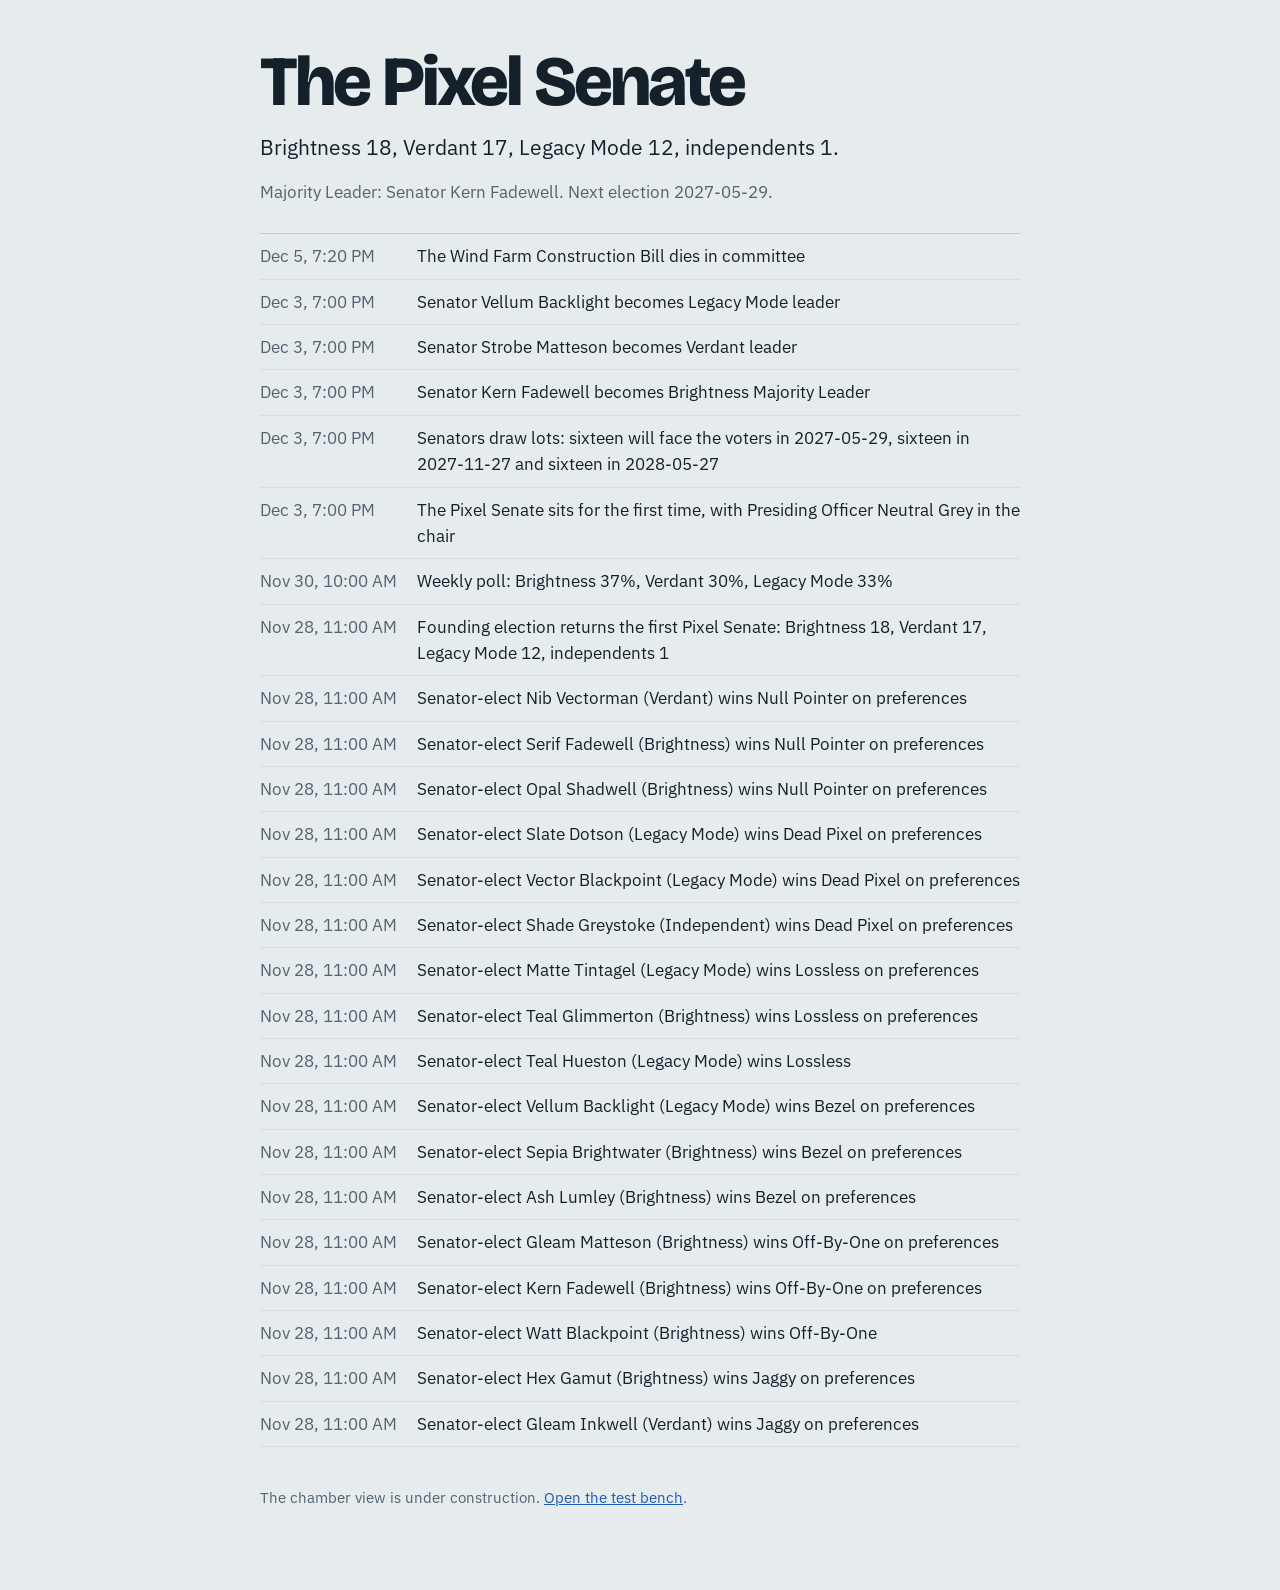
==== index.html @ 5b1b5f88 "Add files via upload" ====
<!doctype html>
<html lang="en">
<head>
<meta charset="utf-8">
<meta name="viewport" content="width=device-width, initial-scale=1">
<title>The Pixel Senate</title>
<link rel="preconnect" href="https://fonts.googleapis.com">
<link rel="preconnect" href="https://fonts.gstatic.com" crossorigin>
<link href="https://fonts.googleapis.com/css2?family=Bricolage+Grotesque:opsz,wght@12..96,800&family=IBM+Plex+Sans:wght@400;500;600&display=swap" rel="stylesheet">
<style>
  :root { --bg: #E6ECEE; --ink: #14212A; --muted: #536370; --line: #C3CED3; --line-soft: #D6DEE2; --link: #1C5AB3;
    --display: "Bricolage Grotesque", "Arial Narrow", system-ui, sans-serif; --body: "IBM Plex Sans", system-ui, sans-serif; color-scheme: light; }
  @media (prefers-color-scheme: dark) { :root { --bg: #10181D; --ink: #E1E9EC; --muted: #93A4AE; --line: #2C3A42; --line-soft: #202C33; --link: #82B6FF; color-scheme: dark; } }
  body { margin: 0; background: var(--bg); color: var(--ink); font: 400 1.0625rem/1.55 var(--body); font-variant-numeric: tabular-nums; }
  main { max-width: 760px; margin: 0 auto; padding: 48px 24px 80px; }
  h1 { font: 800 clamp(2.6rem, 7vw, 4.4rem)/0.98 var(--display); letter-spacing: -0.04em; margin: 0 0 16px; }
  .status { font-size: 1.3rem; line-height: 1.4; margin: 0 0 8px; }
  .muted { color: var(--muted); }
  a { color: var(--link); }
  ul { list-style: none; padding: 0; margin: 28px 0 0; border-top: 1px solid var(--line); }
  li { display: grid; grid-template-columns: 8.5em 1fr; gap: 12px; padding: 9px 0; border-bottom: 1px solid var(--line-soft); }
  time { color: var(--muted); }
  footer { margin-top: 40px; color: var(--muted); font-size: 0.92rem; }
</style>
</head>
<body>
<main>
  <h1>The Pixel Senate</h1>
  <p class="status" id="status">Loading the chamber…</p>
  <p class="muted" id="sub"></p>
  <ul id="feed"></ul>
  <footer>The chamber view is under construction. <a href="test.html">Open the test bench</a>.</footer>
</main>
<script src="universe.js"></script>
<script>
(function () {
  const S = PixelUniverse.senate;
  const esc = (s) => String(s).replace(/[&<>"]/g, (c) => ({ '&': '&amp;', '<': '&lt;', '>': '&gt;', '"': '&quot;' }[c]));
  const local = (ms) => new Date(ms).toLocaleString(undefined, { day: 'numeric', month: 'short', hour: 'numeric', minute: '2-digit' });
  function render() {
    const now = Date.now();
    const st = S.stateAt(now);
    if (!st.started) {
      const days = Math.ceil((Date.UTC(2026, 10, 28, 11) - now) / 86400000);
      document.getElementById('status').textContent = 'The founding election is in ' + days + ' day' + (days === 1 ? '' : 's') + '.';
      document.getElementById('sub').textContent = 'Results are declared at 11:00 UTC on 28 November 2026. The Senate first sits on 3 December.';
      return;
    }
    const c = st.composition;
    document.getElementById('status').textContent = 'Brightness ' + c.B + ', Verdant ' + c.V + ', Legacy Mode ' + c.L + (c.I ? ', independents ' + c.I : '') + '.';
    document.getElementById('sub').textContent = st.majorityLeader
      ? 'Majority Leader: Senator ' + st.majorityLeader.name + '. Next election ' + st.nextElection + '.'
      : 'The Senate first sits on ' + st.firstSitting + '.';
    const ev = S.eventsBetween(now - 14 * 86400000, now).filter((e) => e.importance >= 2).reverse().slice(0, 25);
    document.getElementById('feed').innerHTML = ev.map((e) => '<li><time>' + local(e.ms) + '</time><span>' + esc(e.headline) + '</span></li>').join('');
  }
  render();
  setInterval(render, 60000);
})();
</script>
</body>
</html>
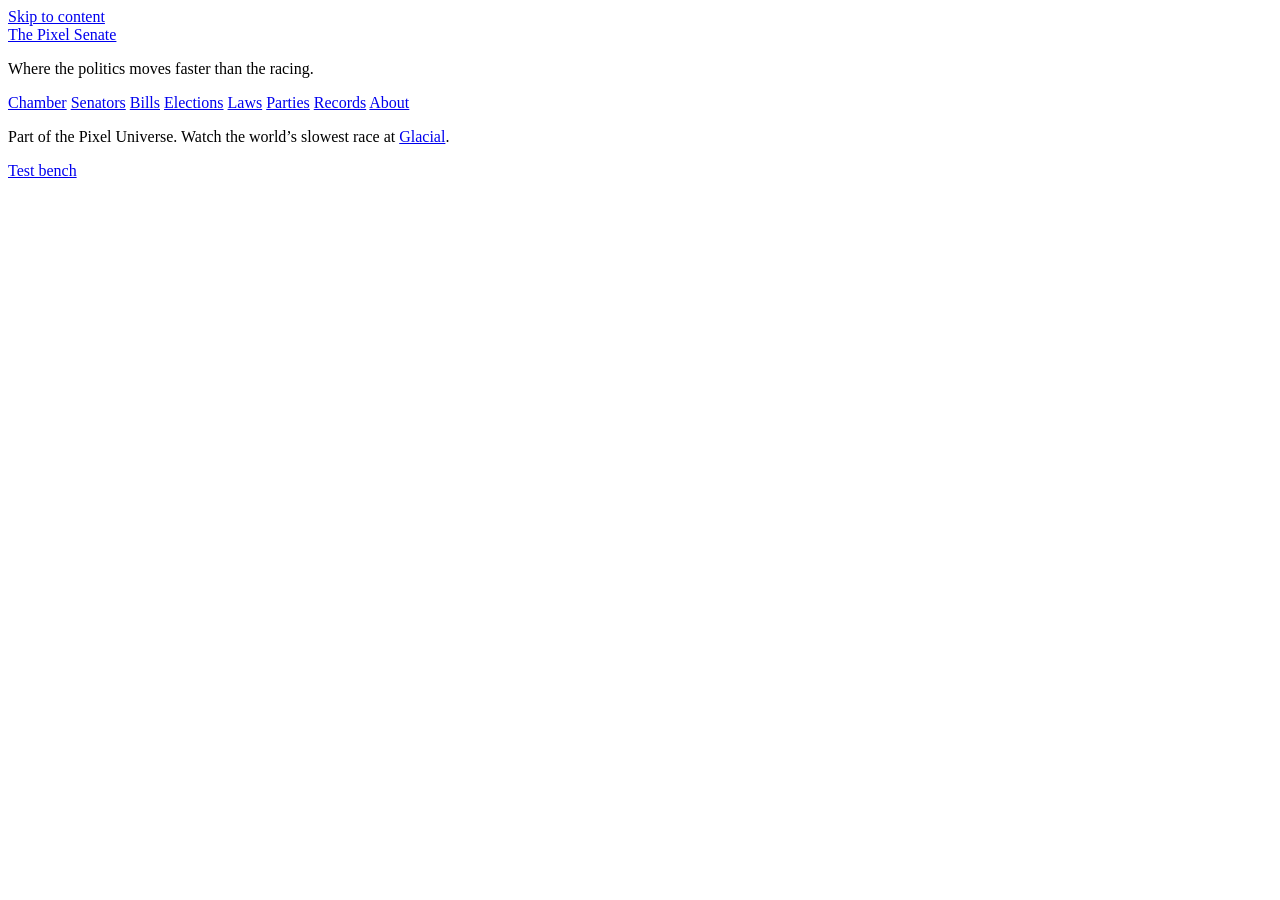
==== commit b7dc4842: "Add files via upload" ====
--- a/index.html
+++ b/index.html
@@ -2,61 +2,46 @@
 <html lang="en">
 <head>
 <meta charset="utf-8">
-<meta name="viewport" content="width=device-width, initial-scale=1">
+<meta name="viewport" content="width=device-width, initial-scale=1, viewport-fit=cover">
 <title>The Pixel Senate</title>
+<meta name="description" content="Forty-eight pixels debate, vote, filibuster and hold elections forever. The fastest politics in the Pixel Universe.">
 <link rel="preconnect" href="https://fonts.googleapis.com">
 <link rel="preconnect" href="https://fonts.gstatic.com" crossorigin>
-<link href="https://fonts.googleapis.com/css2?family=Bricolage+Grotesque:opsz,wght@12..96,800&family=IBM+Plex+Sans:wght@400;500;600&display=swap" rel="stylesheet">
-<style>
-  :root { --bg: #E6ECEE; --ink: #14212A; --muted: #536370; --line: #C3CED3; --line-soft: #D6DEE2; --link: #1C5AB3;
-    --display: "Bricolage Grotesque", "Arial Narrow", system-ui, sans-serif; --body: "IBM Plex Sans", system-ui, sans-serif; color-scheme: light; }
-  @media (prefers-color-scheme: dark) { :root { --bg: #10181D; --ink: #E1E9EC; --muted: #93A4AE; --line: #2C3A42; --line-soft: #202C33; --link: #82B6FF; color-scheme: dark; } }
-  body { margin: 0; background: var(--bg); color: var(--ink); font: 400 1.0625rem/1.55 var(--body); font-variant-numeric: tabular-nums; }
-  main { max-width: 760px; margin: 0 auto; padding: 48px 24px 80px; }
-  h1 { font: 800 clamp(2.6rem, 7vw, 4.4rem)/0.98 var(--display); letter-spacing: -0.04em; margin: 0 0 16px; }
-  .status { font-size: 1.3rem; line-height: 1.4; margin: 0 0 8px; }
-  .muted { color: var(--muted); }
-  a { color: var(--link); }
-  ul { list-style: none; padding: 0; margin: 28px 0 0; border-top: 1px solid var(--line); }
-  li { display: grid; grid-template-columns: 8.5em 1fr; gap: 12px; padding: 9px 0; border-bottom: 1px solid var(--line-soft); }
-  time { color: var(--muted); }
-  footer { margin-top: 40px; color: var(--muted); font-size: 0.92rem; }
-</style>
+<link href="https://fonts.googleapis.com/css2?family=Bricolage+Grotesque:opsz,wght@12..96,700;12..96,800&family=IBM+Plex+Sans:wght@400;500;600&display=swap" rel="stylesheet">
+<link rel="stylesheet" href="css/senate.css">
 </head>
 <body>
-<main>
-  <h1>The Pixel Senate</h1>
-  <p class="status" id="status">Loading the chamber…</p>
-  <p class="muted" id="sub"></p>
-  <ul id="feed"></ul>
-  <footer>The chamber view is under construction. <a href="test.html">Open the test bench</a>.</footer>
-</main>
+<a class="skip" href="#main">Skip to content</a>
+<header class="top">
+  <div class="top-inner">
+    <a class="brand" href="#/"><span class="brand-name">The Pixel Senate</span><span class="brand-track"><span class="brand-pixel"></span></span></a>
+    <p class="brand-tag">Where the politics moves faster than the racing.</p>
+    <nav class="nav" aria-label="Sections">
+      <a href="#/" data-view="chamber"><span class="live-dot off" id="livedot"></span>Chamber</a>
+      <a href="#/senators" data-view="senators">Senators</a>
+      <a href="#/bills" data-view="bills">Bills</a>
+      <a href="#/elections" data-view="elections">Elections</a>
+      <a href="#/laws" data-view="laws">Laws</a>
+      <a href="#/parties" data-view="parties">Parties</a>
+      <a href="#/records" data-view="records">Records</a>
+      <a href="#/about" data-view="about">About</a>
+    </nav>
+  </div>
+</header>
+<p class="banner" id="travel" hidden style="max-width:var(--wrap);margin:12px auto 0"></p>
+<main id="main" tabindex="-1"></main>
+<footer class="foot">
+  <p>Part of the Pixel Universe. Watch the world&rsquo;s slowest race at <a href="https://dvexperiments.github.io/Glacial/">Glacial</a>.</p>
+  <p><a href="test.html">Test bench</a></p>
+</footer>
+<noscript><p style="max-width:1160px;margin:0 auto;padding:0 24px">The Senate is computed in your browser, so it needs JavaScript.</p></noscript>
+<script src="https://dvexperiments.github.io/Glacial/js/pixels.js"></script>
+<script src="https://dvexperiments.github.io/Glacial/js/sim.js"></script>
+<script src="https://dvexperiments.github.io/Glacial/js/league.js"></script>
 <script src="universe.js"></script>
-<script>
-(function () {
-  const S = PixelUniverse.senate;
-  const esc = (s) => String(s).replace(/[&<>"]/g, (c) => ({ '&': '&amp;', '<': '&lt;', '>': '&gt;', '"': '&quot;' }[c]));
-  const local = (ms) => new Date(ms).toLocaleString(undefined, { day: 'numeric', month: 'short', hour: 'numeric', minute: '2-digit' });
-  function render() {
-    const now = Date.now();
-    const st = S.stateAt(now);
-    if (!st.started) {
-      const days = Math.ceil((Date.UTC(2026, 10, 28, 11) - now) / 86400000);
-      document.getElementById('status').textContent = 'The founding election is in ' + days + ' day' + (days === 1 ? '' : 's') + '.';
-      document.getElementById('sub').textContent = 'Results are declared at 11:00 UTC on 28 November 2026. The Senate first sits on 3 December.';
-      return;
-    }
-    const c = st.composition;
-    document.getElementById('status').textContent = 'Brightness ' + c.B + ', Verdant ' + c.V + ', Legacy Mode ' + c.L + (c.I ? ', independents ' + c.I : '') + '.';
-    document.getElementById('sub').textContent = st.majorityLeader
-      ? 'Majority Leader: Senator ' + st.majorityLeader.name + '. Next election ' + st.nextElection + '.'
-      : 'The Senate first sits on ' + st.firstSitting + '.';
-    const ev = S.eventsBetween(now - 14 * 86400000, now).filter((e) => e.importance >= 2).reverse().slice(0, 25);
-    document.getElementById('feed').innerHTML = ev.map((e) => '<li><time>' + local(e.ms) + '</time><span>' + esc(e.headline) + '</span></li>').join('');
-  }
-  render();
-  setInterval(render, 60000);
-})();
-</script>
+<script src="js/model.js"></script>
+<script src="js/floor.js"></script>
+<script src="js/views.js"></script>
+<script src="js/app.js"></script>
 </body>
 </html>
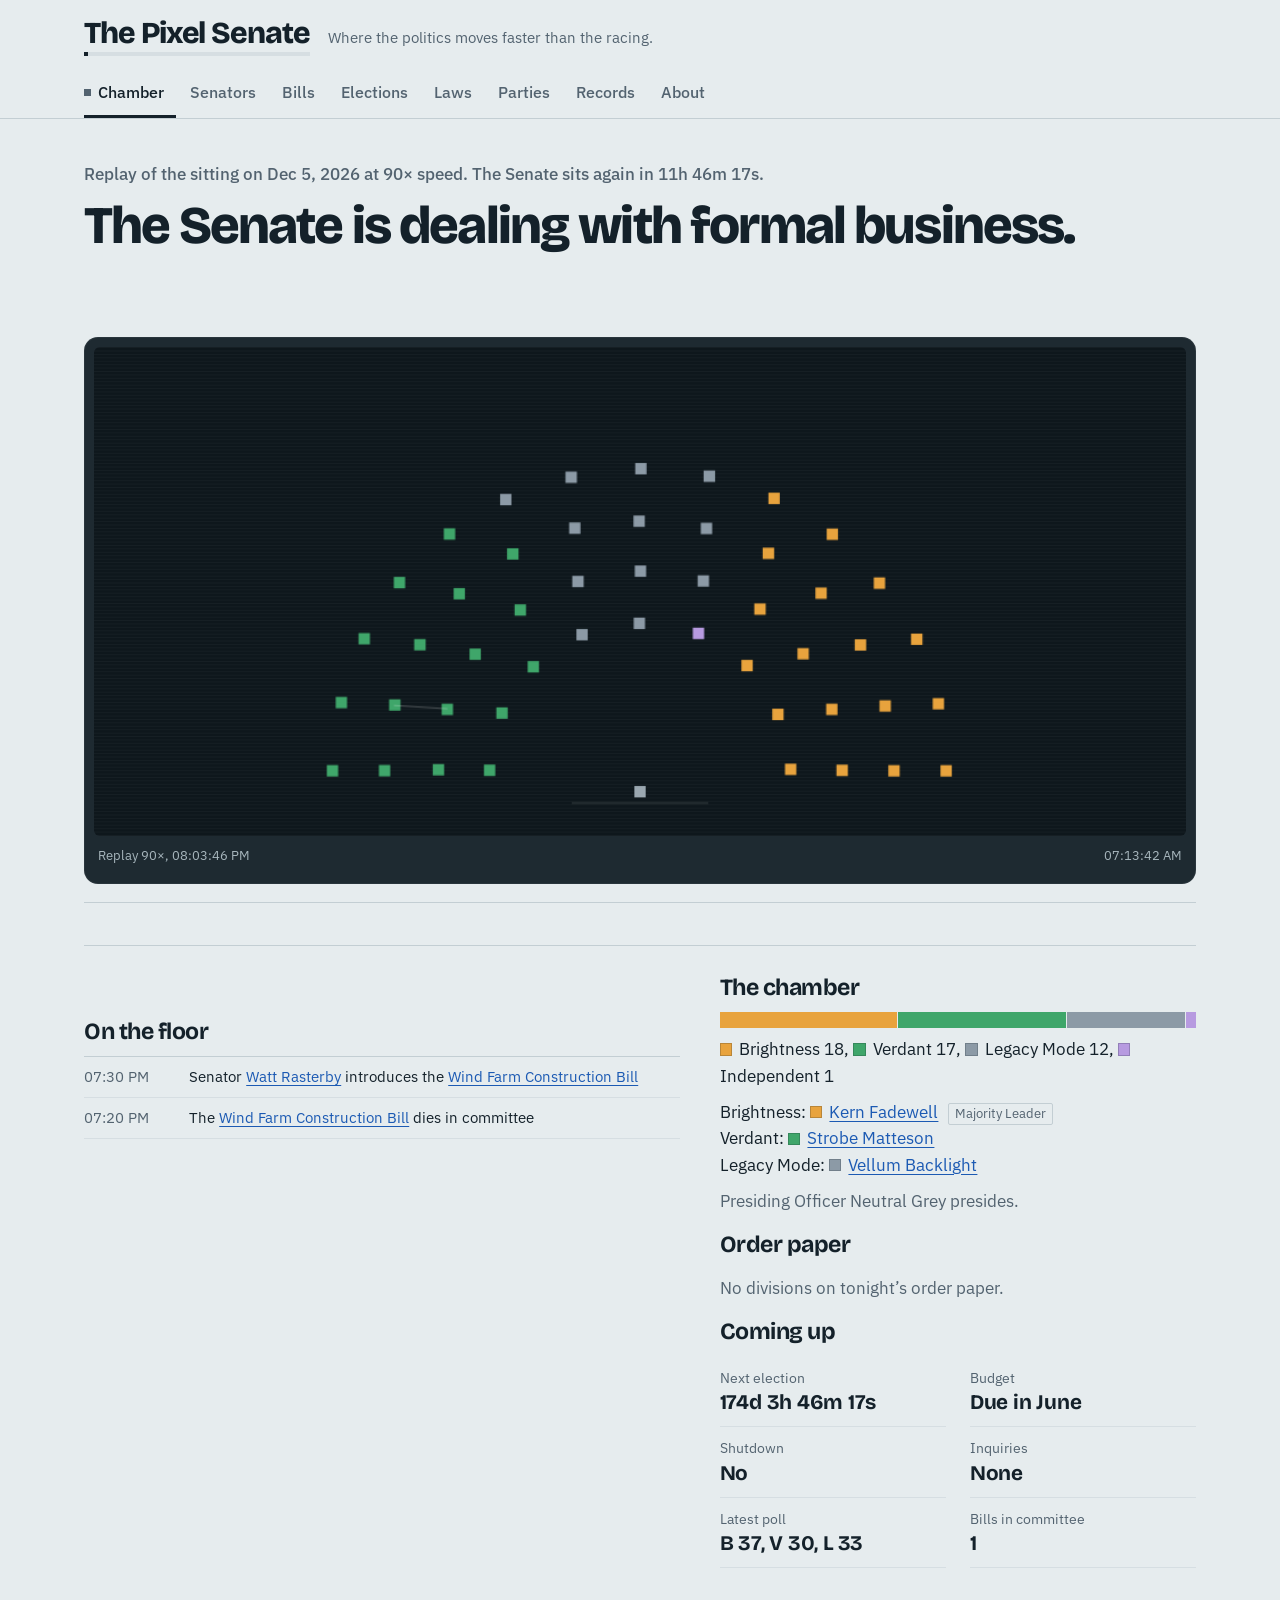
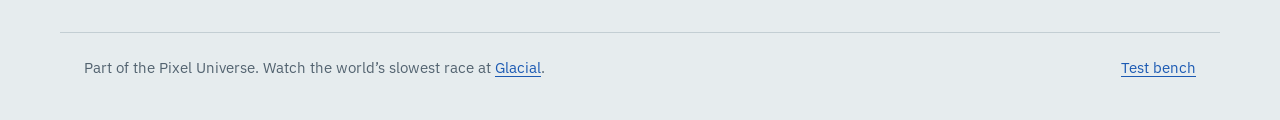
==== commit 7ff09008: "Add files via upload" ====
--- a/index.html
+++ b/index.html
@@ -8,7 +8,8 @@
 <link rel="preconnect" href="https://fonts.googleapis.com">
 <link rel="preconnect" href="https://fonts.gstatic.com" crossorigin>
 <link href="https://fonts.googleapis.com/css2?family=Bricolage+Grotesque:opsz,wght@12..96,700;12..96,800&family=IBM+Plex+Sans:wght@400;500;600&display=swap" rel="stylesheet">
-<link rel="stylesheet" href="css/senate.css">
+<link rel="stylesheet" href="senate.css">
+<link rel="icon" href="data:image/svg+xml,%3Csvg xmlns=%22http://www.w3.org/2000/svg%22 viewBox=%220 0 16 16%22%3E%3Crect x=%225%22 y=%225%22 width=%226%22 height=%226%22 fill=%22%23E8A33D%22/%3E%3C/svg%3E">
 </head>
 <body>
 <a class="skip" href="#main">Skip to content</a>
@@ -39,9 +40,9 @@
 <script src="https://dvexperiments.github.io/Glacial/js/sim.js"></script>
 <script src="https://dvexperiments.github.io/Glacial/js/league.js"></script>
 <script src="universe.js"></script>
-<script src="js/model.js"></script>
-<script src="js/floor.js"></script>
-<script src="js/views.js"></script>
-<script src="js/app.js"></script>
+<script src="model.js"></script>
+<script src="floor.js"></script>
+<script src="views.js"></script>
+<script src="app.js"></script>
 </body>
 </html>
--- a/senate.css
+++ b/senate.css
@@ -0,0 +1,197 @@
+/* The Pixel Senate. Same frost paper and dark screen as Glacial; everything on the screen moves faster. */
+:root {
+  --bg: #E6ECEE;
+  --surface: #F3F6F7;
+  --ink: #14212A;
+  --muted: #536370;
+  --line: #C3CED3;
+  --line-soft: #D6DEE2;
+  --link: #1C5AB3;
+  --screen: #0E171C;
+  --bezel: #1E2A31;
+  --win: #14212A;
+  --focus: #1C5AB3;
+  --aye: #DDF5E6;
+  --no: #F7D8D9;
+  --display: "Bricolage Grotesque", "Arial Narrow", system-ui, sans-serif;
+  --body: "IBM Plex Sans", system-ui, -apple-system, "Segoe UI", sans-serif;
+  --wrap: 1160px;
+  color-scheme: light;
+  box-sizing: border-box;
+  padding-top: env(safe-area-inset-top, 0px);
+  padding-bottom: env(safe-area-inset-bottom, 0px);
+}
+@media (prefers-color-scheme: dark) {
+  :root {
+    --bg: #10181D; --surface: #162128; --ink: #E1E9EC; --muted: #93A4AE; --line: #2C3A42; --line-soft: #202C33;
+    --link: #82B6FF; --screen: #0A1115; --bezel: #24323A; --win: #E1E9EC; --focus: #82B6FF;
+    --aye: #173326; --no: #3A1C1F;
+    color-scheme: dark;
+  }
+}
+*, *::before, *::after { box-sizing: inherit; }
+html { scroll-padding-top: env(safe-area-inset-top, 0px); -webkit-text-size-adjust: 100%; }
+body { margin: 0; background: var(--bg); color: var(--ink); font: 400 1.0625rem/1.55 var(--body); font-variant-numeric: tabular-nums; }
+a { color: var(--link); text-underline-offset: 0.18em; text-decoration-thickness: 1px; }
+a:hover { text-decoration-thickness: 2px; }
+:focus-visible { outline: 2px solid var(--focus); outline-offset: 2px; border-radius: 2px; }
+img, svg, canvas { max-width: 100%; display: block; }
+small { font-size: 0.8em; color: var(--muted); }
+.skip { position: absolute; left: -999px; top: 8px; background: var(--ink); color: var(--bg); padding: 8px 12px; z-index: 20; }
+.skip:focus { left: 8px; }
+
+/* ---------- header ---------- */
+.top { border-bottom: 1px solid var(--line); }
+.top-inner { max-width: var(--wrap); margin: 0 auto; padding: 18px 24px 0; display: grid; grid-template-columns: auto 1fr; align-items: baseline; column-gap: 18px; }
+.brand { display: inline-flex; flex-direction: column; gap: 4px; color: var(--ink); text-decoration: none; }
+.brand-name { font: 800 1.9rem/1 var(--display); letter-spacing: -0.035em; }
+.brand-track { position: relative; width: 100%; height: 4px; background: var(--line-soft); order: 2; }
+/* Glacial's brand pixel takes 90 seconds to cross. This one takes 1.1. */
+.brand-pixel { position: absolute; left: 0; top: 0; width: 4px; height: 4px; background: var(--ink); animation: dash 1.1s steps(24, end) infinite alternate; }
+@keyframes dash { from { left: 0; } to { left: calc(100% - 4px); } }
+.brand-tag { margin: 0; color: var(--muted); font-size: 0.95rem; }
+.nav { grid-column: 1 / -1; display: flex; gap: 2px; margin-top: 14px; overflow-x: auto; scrollbar-width: none; }
+.nav::-webkit-scrollbar { display: none; }
+.nav a { padding: 10px 12px 11px; color: var(--muted); text-decoration: none; white-space: nowrap; border-bottom: 3px solid transparent; font-weight: 500; font-size: 0.97rem; display: inline-flex; align-items: center; gap: 7px; }
+.nav a:first-child { padding-left: 0; }
+.nav a:hover { color: var(--ink); }
+.nav a[aria-current="page"] { color: var(--ink); border-bottom-color: var(--ink); }
+.live-dot { width: 7px; height: 7px; background: #E5484D; animation: blink 0.5s steps(2, end) infinite; }
+.live-dot.off { background: var(--muted); animation: none; }
+@keyframes blink { 50% { opacity: 0.25; } }
+
+/* ---------- layout ---------- */
+main { max-width: var(--wrap); margin: 0 auto; padding: 8px 24px 64px; outline: none; }
+.page-head { padding: 34px 0 22px; max-width: 62rem; }
+.page-head h1, .profile-head h1 { font: 800 clamp(2.4rem, 6vw, 4.4rem)/0.98 var(--display); letter-spacing: -0.04em; margin: 0 0 14px; }
+h1.status { font: 800 clamp(1.9rem, 4.6vw, 3.3rem)/1.05 var(--display); letter-spacing: -0.035em; text-wrap: balance; margin: 0 0 12px; min-height: 2.1em; }
+h1.status a { color: inherit; text-decoration: none; }
+h1.status a:hover { text-decoration: underline; text-decoration-thickness: 3px; }
+.kicker { margin: 0 0 10px; color: var(--muted); font-weight: 500; }
+.lede { font-size: 1.15rem; line-height: 1.5; margin: 0; max-width: 44em; }
+h2 { font: 700 1.45rem/1.15 var(--display); letter-spacing: -0.02em; margin: 44px 0 12px; }
+.hint { color: var(--muted); margin: -4px 0 12px; font-size: 0.95rem; max-width: 52em; }
+.muted { color: var(--muted); }
+.strong { font-weight: 600; }
+.banner { margin: 16px 0 0; padding: 10px 14px; border-left: 4px solid var(--link); background: var(--surface); font-size: 0.95rem; }
+
+/* ---------- the screen ---------- */
+.screen { margin: 0; padding: 10px; background: var(--bezel); border-radius: 14px; box-shadow: inset 0 0 0 1px rgba(255,255,255,0.05); }
+.screen canvas { width: 100%; height: auto; aspect-ratio: 960 / 430; border-radius: 6px; background: var(--screen); }
+.screen-bar { display: flex; justify-content: space-between; gap: 12px; flex-wrap: wrap; color: rgba(214, 230, 236, 0.75); font-size: 0.82rem; padding: 10px 4px 8px; }
+.screen-bar .clock { font-variant-numeric: tabular-nums; }
+.tally { display: flex; gap: 10px; align-items: baseline; }
+
+/* ---------- chamber page ---------- */
+.live-body { display: grid; grid-template-columns: minmax(0, 1.25fr) minmax(0, 1fr); gap: 40px; margin-top: 28px; }
+.feed { list-style: none; margin: 0; padding: 0; max-height: 560px; overflow-y: auto; border-top: 1px solid var(--line); }
+.feed li { display: grid; grid-template-columns: 6.2em 1fr; gap: 10px; padding: 8px 0; border-bottom: 1px solid var(--line-soft); font-size: 0.96rem; }
+.feed li.speech { color: var(--muted); }
+.feed li.speech q { color: var(--ink); }
+.feed li.fresh { animation: flash 0.6s ease-out; }
+@keyframes flash { from { background: color-mix(in srgb, var(--link) 18%, transparent); } to { background: transparent; } }
+.feed li.empty { display: block; color: var(--muted); }
+.feed time { color: var(--muted); font-variant-numeric: tabular-nums; }
+.side h2 { margin-top: 0; }
+.ticker { overflow: hidden; white-space: nowrap; border-top: 1px solid var(--line); border-bottom: 1px solid var(--line); margin-top: 18px; padding: 9px 0; font-size: 0.95rem; }
+.ticker-track { display: inline-block; padding-left: 100%; animation: tick 70s linear infinite; }
+.ticker-track span { margin-right: 3.2em; }
+.ticker-track b { font-weight: 600; margin-right: 0.5em; }
+@keyframes tick { from { transform: translateX(0); } to { transform: translateX(-100%); } }
+.compbar { display: flex; height: 16px; margin: 6px 0 8px; background: var(--line-soft); }
+.compbar i { display: block; height: 100%; }
+.compbar i + i { box-shadow: -1px 0 0 var(--bg); }
+
+/* ---------- chips, tables ---------- */
+.chip { display: inline-block; width: 0.72em; height: 0.72em; background: var(--c); margin-right: 0.45em; vertical-align: -0.02em; box-shadow: inset 0 0 0 1px rgba(20, 33, 42, 0.22); }
+.chip.duck { opacity: 0.5; }
+.px { white-space: nowrap; }
+.table-wrap { overflow-x: auto; -webkit-overflow-scrolling: touch; }
+table.data { width: 100%; border-collapse: collapse; font-size: 0.97rem; }
+.data caption { text-align: left; font: 700 1.2rem/1.2 var(--display); padding-bottom: 10px; }
+.data th, .data td { padding: 9px 12px 9px 0; text-align: left; border-bottom: 1px solid var(--line-soft); vertical-align: baseline; white-space: nowrap; }
+.data td.wrap { white-space: normal; min-width: 16em; }
+.data th { font-weight: 500; color: var(--muted); border-bottom: 1px solid var(--line); font-size: 0.88rem; }
+.data .n { text-align: right; padding-left: 12px; }
+.data td:last-child, .data th:last-child { padding-right: 0; }
+.data tbody tr:hover { background: color-mix(in srgb, var(--surface) 70%, transparent); }
+.data th button { font: inherit; color: inherit; background: none; border: 0; padding: 0; cursor: pointer; text-align: inherit; }
+.data th[aria-sort="descending"] button::after { content: " \2193"; }
+.data th[aria-sort="ascending"] button::after { content: " \2191"; }
+.v { display: inline-block; min-width: 3.6em; text-align: center; padding: 1px 6px; border-radius: 2px; font-size: 0.88rem; font-weight: 600; }
+.v.A { background: var(--aye); }
+.v.N { background: var(--no); }
+.v.X { color: var(--muted); }
+.tag { display: inline-block; font-size: 0.8rem; color: var(--muted); border: 1px solid var(--line); padding: 0 6px; border-radius: 2px; margin-left: 6px; }
+.filter { display: inline-flex; gap: 10px; align-items: center; color: var(--muted); margin: 0 16px 12px 0; }
+.filter select { font: inherit; color: var(--ink); background: var(--surface); border: 1px solid var(--line); padding: 8px 10px; border-radius: 3px; }
+
+/* ---------- senators ---------- */
+.tiles { list-style: none; padding: 0; margin: 0; display: grid; grid-template-columns: repeat(auto-fill, minmax(150px, 1fr)); gap: 26px 18px; }
+.tile { display: block; color: var(--ink); text-decoration: none; }
+.swatch { display: grid; place-items: center; aspect-ratio: 1; background: var(--screen); border-radius: 6px; margin-bottom: 10px; background-image: linear-gradient(rgba(255,255,255,0.025) 1px, transparent 1px); background-size: 100% 3px; position: relative; }
+.swatch i { width: 18%; aspect-ratio: 1; background: var(--c); box-shadow: 0 0 18px var(--c); animation: fidget 0.9s steps(3, end) infinite alternate; animation-delay: var(--d, 0s); }
+.swatch.duck i { opacity: 0.5; }
+.swatch .role { position: absolute; left: 8px; bottom: 6px; font-size: 0.72rem; color: rgba(214, 230, 236, 0.8); }
+@keyframes fidget { 0% { transform: translate(0, 0); } 50% { transform: translate(1px, -1px); } 100% { transform: translate(-1px, 0); } }
+.tile:hover .swatch i, .tile:focus-visible .swatch i { width: 26%; }
+.tile-name { display: block; font: 700 1.12rem/1.15 var(--display); letter-spacing: -0.015em; }
+.tile-meta { display: block; color: var(--muted); font-size: 0.9rem; }
+.profile-head { display: grid; grid-template-columns: minmax(140px, 240px) 1fr; gap: 32px; align-items: end; padding: 34px 0 10px; }
+.big-swatch { aspect-ratio: 1; background: var(--screen); border-radius: 10px; display: grid; place-items: center; background-image: linear-gradient(rgba(255,255,255,0.025) 1px, transparent 1px); background-size: 100% 3px; }
+.big-swatch i { width: 22%; aspect-ratio: 1; background: var(--c); box-shadow: 0 0 40px var(--c); animation: fidget 0.7s steps(3, end) infinite alternate; }
+.big-swatch.gone i { opacity: 0.35; box-shadow: none; animation: none; }
+.facts { margin: 0; display: grid; grid-template-columns: repeat(3, 1fr); gap: 0 24px; align-content: start; }
+.facts div { padding: 10px 0; border-bottom: 1px solid var(--line-soft); }
+.facts dt { color: var(--muted); font-size: 0.9rem; }
+.facts dd { margin: 2px 0 0; font: 700 1.3rem/1.2 var(--display); letter-spacing: -0.01em; }
+.facts dd small { font: 400 0.9rem var(--body); }
+.profile-grid { display: grid; grid-template-columns: 1fr 1fr; gap: 48px; margin-top: 28px; }
+.profile-grid h2 { margin-top: 0; }
+.trait { display: grid; grid-template-columns: 9.5em 1fr; align-items: center; gap: 12px; padding: 7px 0; }
+.trait dt { color: var(--muted); }
+.trait dd { margin: 0; height: 12px; background: var(--screen); border-radius: 2px; position: relative; overflow: hidden; }
+.bar { position: absolute; inset: 0 auto 0 0; width: calc(var(--v) * 100%); background: var(--c); }
+.axis dd::after { content: ""; position: absolute; left: 50%; top: 0; bottom: 0; width: 1px; background: rgba(255,255,255,0.3); }
+.axis .bar { width: 4px; left: calc(var(--v) * 100% - 2px); }
+.axis-labels { display: flex; justify-content: space-between; color: var(--muted); font-size: 0.8rem; margin: -4px 0 4px calc(9.5em + 12px); }
+.two-col { display: grid; grid-template-columns: 1.3fr 1fr; gap: 40px; }
+.timeline { list-style: none; margin: 0; padding: 0; border-top: 1px solid var(--line); }
+.timeline li { display: grid; grid-template-columns: 7.5em 1fr; gap: 12px; padding: 8px 0; border-bottom: 1px solid var(--line-soft); font-size: 0.96rem; }
+.timeline time { color: var(--muted); }
+
+/* ---------- charts and records ---------- */
+.chart { margin: 0; }
+.chart svg { width: 100%; height: auto; }
+.chart figcaption { color: var(--muted); font-size: 0.9rem; margin-top: 8px; }
+.legend { display: flex; gap: 16px; flex-wrap: wrap; color: var(--muted); font-size: 0.9rem; margin-top: 6px; }
+.records { margin: 8px 0 0; display: grid; grid-template-columns: repeat(auto-fill, minmax(300px, 1fr)); gap: 0 40px; }
+.record { padding: 18px 0 20px; border-top: 1px solid var(--line); }
+.record dt { color: var(--muted); }
+.record .rec-value { margin: 4px 0 6px; font: 800 2.2rem/1 var(--display); letter-spacing: -0.03em; }
+.record .rec-holder { margin: 0; }
+.rollcall { display: grid; grid-template-columns: repeat(auto-fill, minmax(210px, 1fr)); gap: 0 24px; }
+.rollcall div { display: flex; justify-content: space-between; gap: 8px; padding: 6px 0; border-bottom: 1px solid var(--line-soft); font-size: 0.95rem; }
+.prose { max-width: 42rem; }
+.prose p { margin: 0 0 1em; }
+
+/* ---------- footer ---------- */
+.foot { max-width: var(--wrap); margin: 0 auto; padding: 24px 24px 40px; border-top: 1px solid var(--line); color: var(--muted); font-size: 0.92rem; display: flex; justify-content: space-between; gap: 16px; flex-wrap: wrap; }
+.foot p { margin: 0; }
+
+@media (max-width: 900px) {
+  .live-body, .profile-grid, .two-col { grid-template-columns: 1fr; gap: 8px; }
+  .facts { grid-template-columns: 1fr 1fr; }
+}
+@media (max-width: 600px) {
+  .top-inner { padding: 14px 16px 0; grid-template-columns: 1fr; }
+  main { padding: 0 16px 48px; }
+  .foot { padding: 20px 16px 32px; }
+  .screen { padding: 6px; border-radius: 10px; margin: 0 -6px; }
+  .profile-head { grid-template-columns: 110px 1fr; gap: 18px; align-items: center; }
+  .trait { grid-template-columns: 8em 1fr; }
+  .axis-labels { margin-left: calc(8em + 12px); }
+}
+@media (prefers-reduced-motion: reduce) {
+  .brand-pixel, .live-dot, .swatch i, .big-swatch i, .ticker-track, .feed li.fresh { animation: none; }
+}
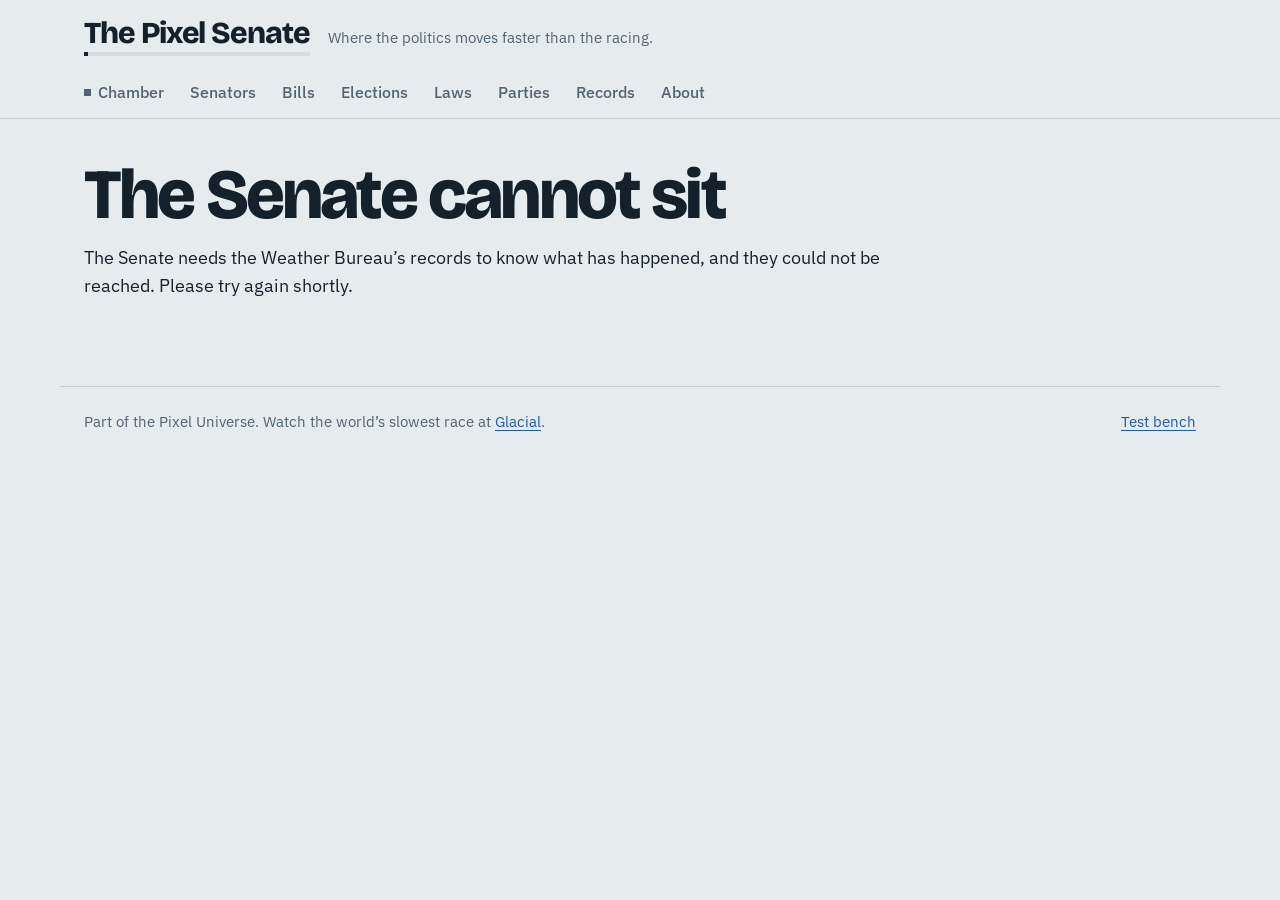
==== commit 4ca69c47: "Add files via upload" ====
--- a/index.html
+++ b/index.html
@@ -39,6 +39,7 @@
 <script src="https://dvexperiments.github.io/Glacial/js/pixels.js"></script>
 <script src="https://dvexperiments.github.io/Glacial/js/sim.js"></script>
 <script src="https://dvexperiments.github.io/Glacial/js/league.js"></script>
+<script src="https://dvexperiments.github.io/Weather/universe.js"></script>
 <script src="universe.js"></script>
 <script src="model.js"></script>
 <script src="floor.js"></script>
--- a/senate.css
+++ b/senate.css
@@ -83,7 +83,7 @@
 .tally { display: flex; gap: 10px; align-items: baseline; }
 
 /* ---------- chamber page ---------- */
-.live-body { display: grid; grid-template-columns: minmax(0, 1.25fr) minmax(0, 1fr); gap: 40px; margin-top: 28px; }
+.live-body { display: grid; grid-template-columns: minmax(0, 1.25fr) minmax(0, 1fr); gap: 40px; margin-top: 36px; }
 .feed { list-style: none; margin: 0; padding: 0; max-height: 560px; overflow-y: auto; border-top: 1px solid var(--line); }
 .feed li { display: grid; grid-template-columns: 6.2em 1fr; gap: 10px; padding: 8px 0; border-bottom: 1px solid var(--line-soft); font-size: 0.96rem; }
 .feed li.speech { color: var(--muted); }
@@ -92,7 +92,7 @@
 @keyframes flash { from { background: color-mix(in srgb, var(--link) 18%, transparent); } to { background: transparent; } }
 .feed li.empty { display: block; color: var(--muted); }
 .feed time { color: var(--muted); font-variant-numeric: tabular-nums; }
-.side h2 { margin-top: 0; }
+.live-body h2 { margin-top: 0; }
 .ticker { overflow: hidden; white-space: nowrap; border-top: 1px solid var(--line); border-bottom: 1px solid var(--line); margin-top: 18px; padding: 9px 0; font-size: 0.95rem; }
 .ticker-track { display: inline-block; padding-left: 100%; animation: tick 70s linear infinite; }
 .ticker-track span { margin-right: 3.2em; }
